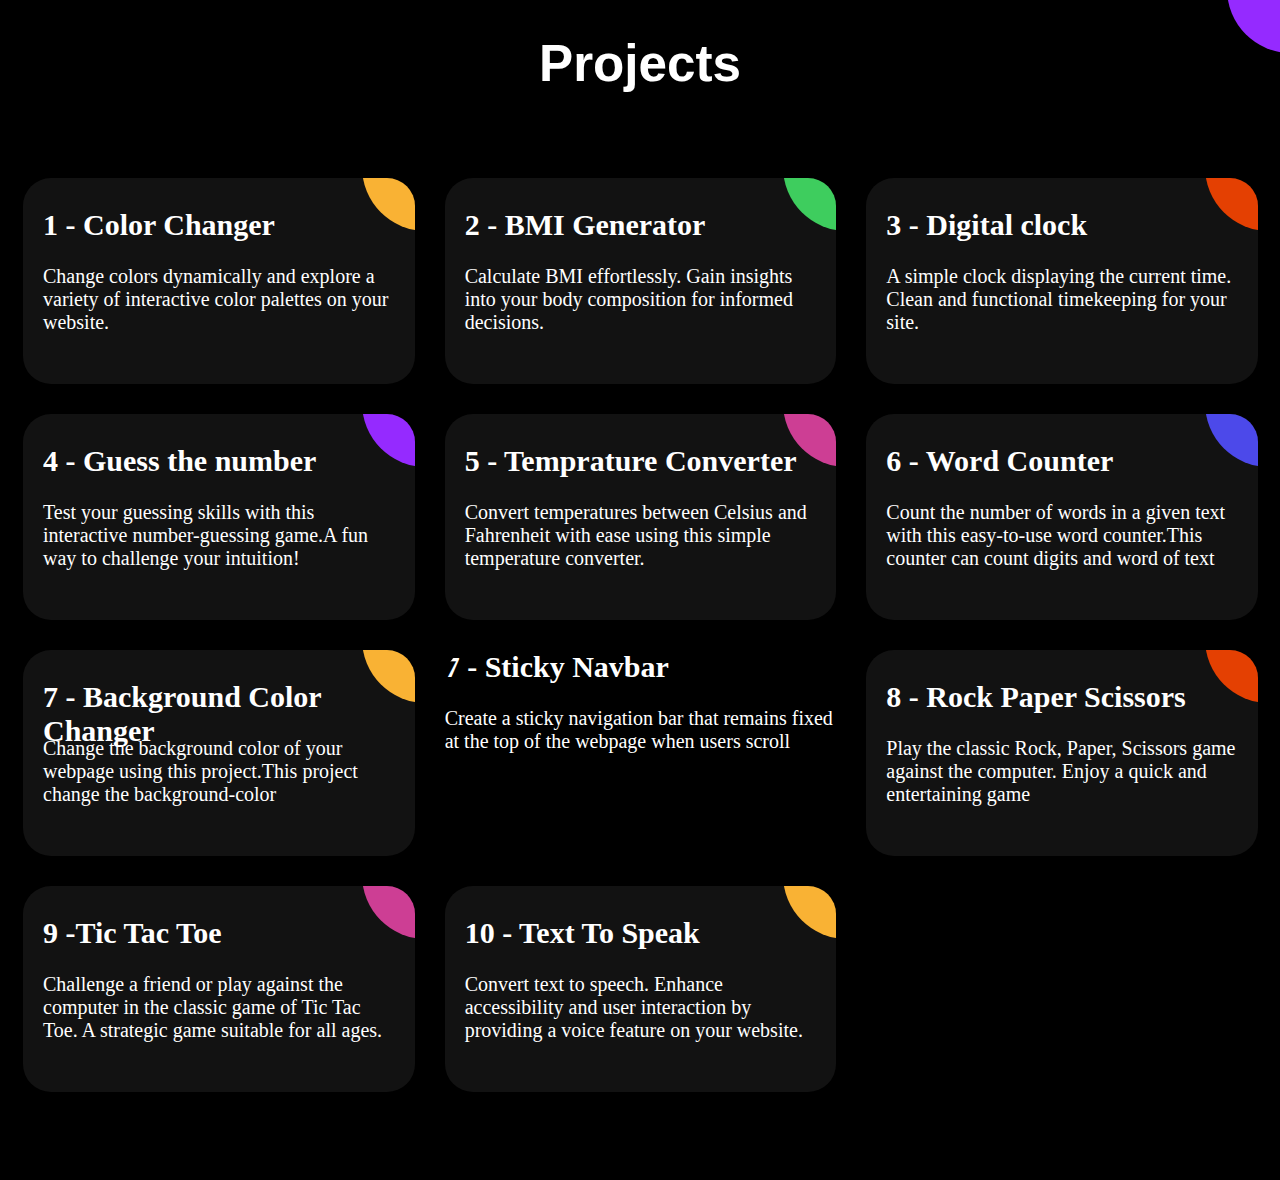
==== index.html @ 1ca08ceb "added rest of description in readme file and location of file in index.html file" ====
<!DOCTYPE html>
<html lang="en">

<head>
  <title>Projects</title>
  <meta charset="UTF-8" />
  <meta name="viewport" content="width=device-width" />
  <link rel="stylesheet" href="style1.css" />
  <link rel="icon" href="/imagesformain/straw-hat.png" />
</head>

<body>
  <h1 class="autoJs">Projects</h1>
  <div class="ag-format-container">
    <div class="ag-courses_box">
      <div class="ag-courses_item">
        <a href="./1 - Color Changer/index.html" class="ag-courses-item_link">
          <div class="ag-courses-item_bg"></div>
          <div class="ag-courses-item_title">
            1 - Color Changer
          </div>
          <div class="ag-courses-item_info">
            <p>Change colors dynamically and explore a variety of interactive color palettes on your website.</p>
          </div>
        </a>
      </div>

      <div class="ag-courses_item">
        <a href="./2 - BMI Calculator/index.html" class="ag-courses-item_link">
          <div class="ag-courses-item_bg"></div>

          <div class="ag-courses-item_title">2 - BMI Generator</div>
          <div class="ag-courses-item_info">
            <p>Calculate BMI effortlessly. Gain insights into your body composition for informed decisions.</p>
          </div>
        </a>
      </div>

      <div class="ag-courses_item">
        <a href="./3 - Digital Clock/index.html" class="ag-courses-item_link">
          <div class="ag-courses-item_bg"></div>

          <div class="ag-courses-item_title">3 - Digital clock</div>
          <div class="ag-courses-item_info">
            <p>A simple clock displaying the current time. Clean and functional timekeeping for your site.</p>
          </div>
        </a>
      </div>

      <div class="ag-courses_item">
        <a href="./4 - Guess The Number/index.html" class="ag-courses-item_link">
          <div class="ag-courses-item_bg"></div>

          <div class="ag-courses-item_title">4 - Guess the number</div>
          <div class="ag-courses-item_info">
            <p>Test your guessing skills with this interactive number-guessing game.A fun way to challenge your
              intuition!
            </p>
          </div>
        </a>
      </div>

      <div class="ag-courses_item">
        <a href="./5 - Temprature Converter/index.html" class="ag-courses-item_link">
          <div class="ag-courses-item_bg"></div>
          <div class="ag-courses-item_title">5 - Temprature Converter</div>
          <div class="ag-courses-item_info">
            <p>Convert temperatures between Celsius and Fahrenheit with ease using this simple temperature converter.
            </p>
          </div>
        </a>
      </div>

      <div class="ag-courses_item">
        <a href="./6 - Word Counter/index.html" class="ag-courses-item_link">
          <div class="ag-courses-item_bg"></div>
          <div class="ag-courses-item_title">6 - Word Counter</div>
          <div class="ag-courses-item_info">
            <p>Count the number of words in a given text with this easy-to-use word counter.This counter can count
              digits
              and word of text</p>
          </div>
        </a>
      </div>

      <div class="ag-courses_item">
        <a href="./7 - Background Changer/index.html" class="ag-courses-item_link">
          <div class="ag-courses-item_bg"></div>
          <div class="ag-courses-item_title">
            7 - Background Color Changer
          </div>
          <div class="ag-courses-item_info">
            <p>Change the background color of your webpage using this project.This project change the background-color
            </p>
          </div>
        </a>
      </div>

      <div class="ag-courses_item">
        <a href="./8 - Sticky Navbar/index.html" ag-courses-item_link">
          <div class="ag-courses-item_bg"></div>

          <div class="ag-courses-item_title">7 - Sticky Navbar</div>
          <div class="ag-courses-item_info">
            <p>Create a sticky navigation bar that remains fixed at the top of the webpage when users scroll</p>
          </div>
        </a>
      </div>
      <div class="ag-courses_item">
        <a href="./9 - Rock Paper Scissors/index.html" class="ag-courses-item_link">
          <div class="ag-courses-item_bg"></div>

          <div class="ag-courses-item_title">8 - Rock Paper Scissors</div>
          <div class="ag-courses-item_info">
            <p>Play the classic Rock, Paper, Scissors game against the computer. Enjoy a quick and entertaining game</p>
          </div>
        </a>
      </div>
      <div class="ag-courses_item">
        <a href="./10 - Tic Tac Toe/index.html" class="ag-courses-item_link">
          <div class="ag-courses-item_bg"></div>

          <div class="ag-courses-item_title">9 -Tic Tac Toe</div>
          <div class="ag-courses-item_info">
            <p>Challenge a friend or play against the computer in the classic game of Tic Tac Toe. A strategic game
              suitable for all ages.</p>
          </div>
        </a>
      </div>
      <div class="ag-courses_item">
        <a href="./11 - Text To Speak/index.html" class="ag-courses-item_link">
          <div class="ag-courses-item_bg"></div>

          <div class="ag-courses-item_title">10 - Text To Speak</div>
          <div class="ag-courses-item_info">
            <p>Convert text to speech. Enhance accessibility and user
              interaction by providing a voice feature on your website.</p>
          </div>
        </a>
      </div>
    </div>
  </div>
  <script src="script.js"></script>
</body>

</html>
---- style1.css ----
* {
  text-decoration: none;
}

h1 {
  text-align: center;
  color: white;
  font-size: 4vw;
  font-family: 'Franklin Gothic Medium', 'Arial Narrow', Arial, sans-serif;
  font-weight: bold;
}

.ag-format-container {
  width: 1265px;
  margin: 0 auto;
}

p {
  color: #FFF;
  font-size: 20px;
}

body {
  background-color: #000;
}

.ag-courses_box {
  display: -webkit-box;
  display: -ms-flexbox;
  display: flex;
  -webkit-box-align: start;
  -ms-flex-align: start;
  align-items: flex-start;
  -ms-flex-wrap: wrap;
  flex-wrap: wrap;

  padding: 50px 0;
}

.ag-courses_item {
  -ms-flex-preferred-size: calc(33.33333% - 30px);
  flex-basis: calc(33.33333% - 30px);

  margin: 0 15px 30px;

  overflow: hidden;

  border-radius: 28px;
}

.ag-courses-item_link {
  display: block;
  padding: 30px 20px;
  background-color: #121212;

  overflow: hidden;

  position: relative;
}

.ag-courses-item_info {
  z-index: 3;
  /* Add a higher z-index value */
}

.ag-courses-item_link:hover .ag-courses-item_info {
  z-index: 4;
  /* Add a higher z-index value for the hover state */
}

.ag-courses-item_link:hover,
.ag-courses-item_link:hover .ag-courses-item_date {
  text-decoration: none;
  color: #FFF;
}

.ag-courses-item_link:hover .ag-courses-item_bg {
  -webkit-transform: scale(10);
  -ms-transform: scale(10);
  transform: scale(10);
}

.ag-courses-item_title {
  min-height: 87px;
  margin: 0 0 -50px;
  overflow: hidden;

  font-weight: bold;
  font-size: 30px;
  color: #FFF;

  z-index: 2;
  position: relative;
}

.ag-courses-item_date-box {
  font-size: 18px;
  color: #FFF;

  z-index: 2;
  position: relative;
}

.ag-courses-item_date {
  font-weight: bold;
  color: #f9b234;

  -webkit-transition: color .5s ease;
  -o-transition: color .5s ease;
  transition: color .5s ease
}

.ag-courses-item_bg {
  height: 128px;
  width: 128px;
  background-color: #f9b234;

  z-index: 1;
  position: absolute;
  top: -75px;
  right: -75px;

  border-radius: 50%;

  -webkit-transition: all .5s ease;
  -o-transition: all .5s ease;
  transition: all .5s ease;
}

.ag-courses_item:nth-child(2n) .ag-courses-item_bg {
  background-color: #3ecd5e;
}

.ag-courses_item:nth-child(3n) .ag-courses-item_bg {
  background-color: #e44002;
}

.ag-courses_item:nth-child(4n) .ag-courses-item_bg {
  background-color: #952aff;
}

.ag-courses_item:nth-child(5n) .ag-courses-item_bg {
  background-color: #cd3e94;
}

.ag-courses_item:nth-child(6n) .ag-courses-item_bg {
  background-color: #4c49ea;
}



@media only screen and (max-width: 979px) {
  .ag-courses_item {
    -ms-flex-preferred-size: calc(50% - 30px);
    flex-basis: calc(50% - 30px);
  }

  h1 {
    font-size: 8vw;
  }

  .ag-courses-item_title {
    font-size: 24px;
  }
}

.ag-courses-item_link {
  display: block;
  padding: 30px 20px;
  background-color: #121212;

  /* Remove overflow: hidden; */
  /* overflow: hidden; */

  position: relative;
}

.ag-courses-item_info {
  z-index: 3;
  position: relative;
  /* Add position: relative; to ensure z-index works */
}

.ag-courses-item_link:hover .ag-courses-item_info {
  z-index: 4;
}

.ag-courses-item_link.active,
.ag-courses-item_link.active .ag-courses-item_info {
  z-index: 4;
}


/* Add overflow: hidden; to a different container if needed */
/* .some-container {
  overflow: hidden;
} */



@media only screen and (max-width: 767px) {
  .ag-format-container {
    width: 96%;
  }

}

@media only screen and (max-width: 639px) {
  .ag-courses_item {
    -ms-flex-preferred-size: 100%;
    flex-basis: 100%;
  }

  .ag-courses-item_title {
    min-height: 72px;
    line-height: 1;

    font-size: 24px;
  }

  .ag-courses-item_link {
    padding: 22px 40px;
  }

  .ag-courses-item_date-box {
    font-size: 16px;
  }
}
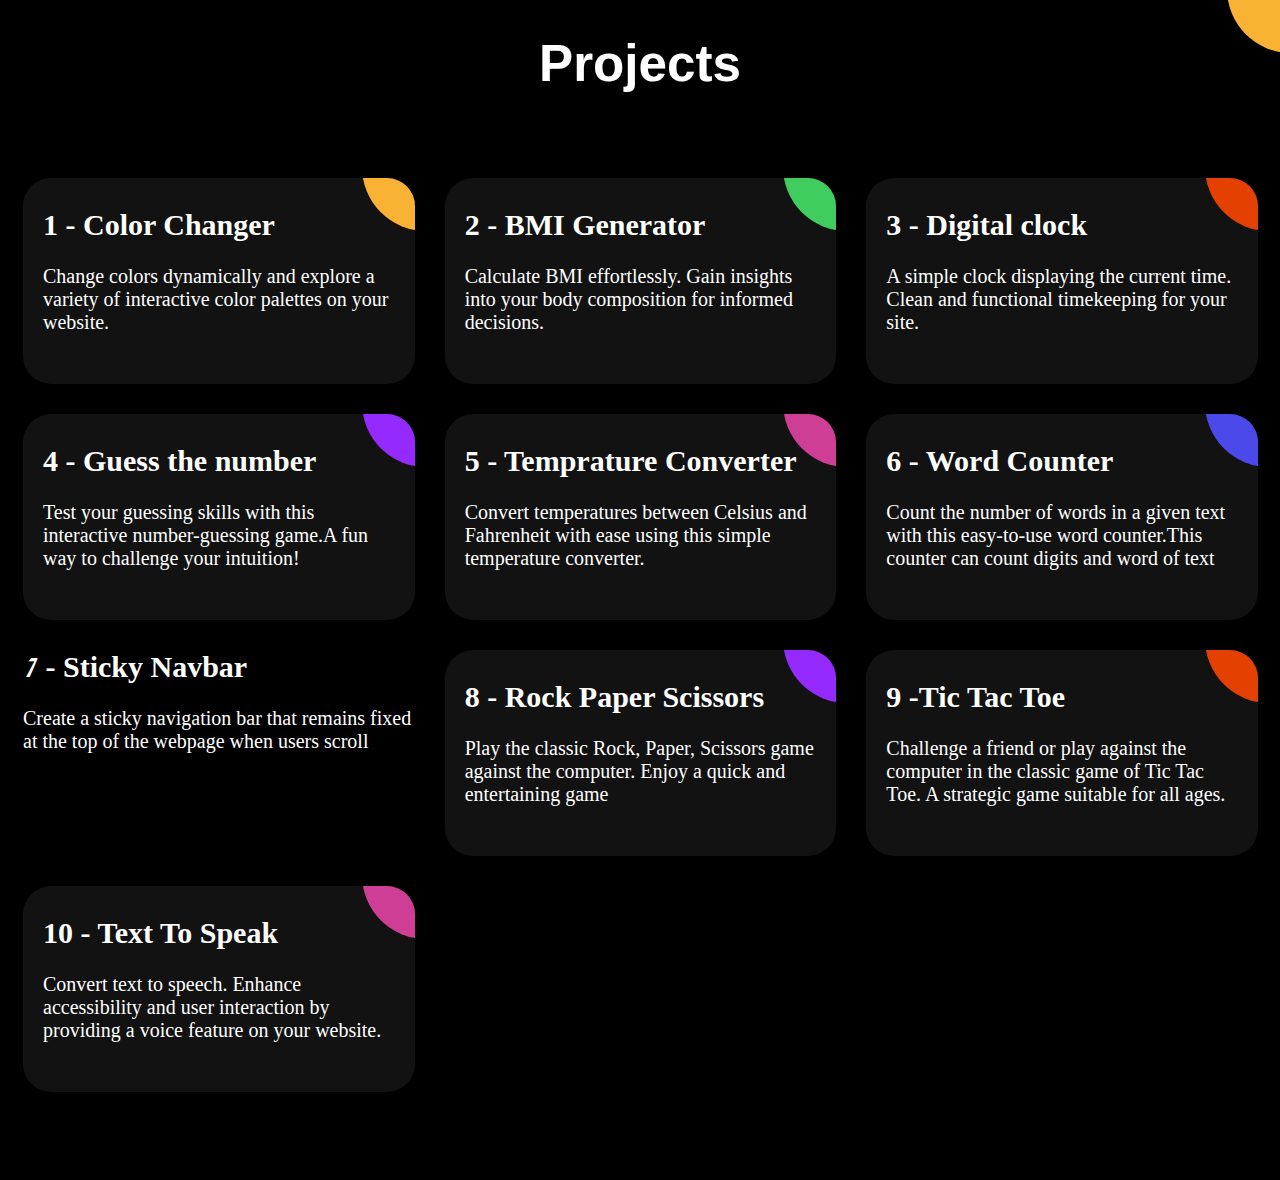
==== commit 1fab948a: "hide the code of 7th project" ====
--- a/index.html
+++ b/index.html
@@ -83,7 +83,7 @@
         </a>
       </div>
 
-      <div class="ag-courses_item">
+      <!-- <div class="ag-courses_item">
         <a href="./7 - Background Changer/index.html" class="ag-courses-item_link">
           <div class="ag-courses-item_bg"></div>
           <div class="ag-courses-item_title">
@@ -94,7 +94,7 @@
             </p>
           </div>
         </a>
-      </div>
+      </div> -->
 
       <div class="ag-courses_item">
         <a href="./8 - Sticky Navbar/index.html" ag-courses-item_link">
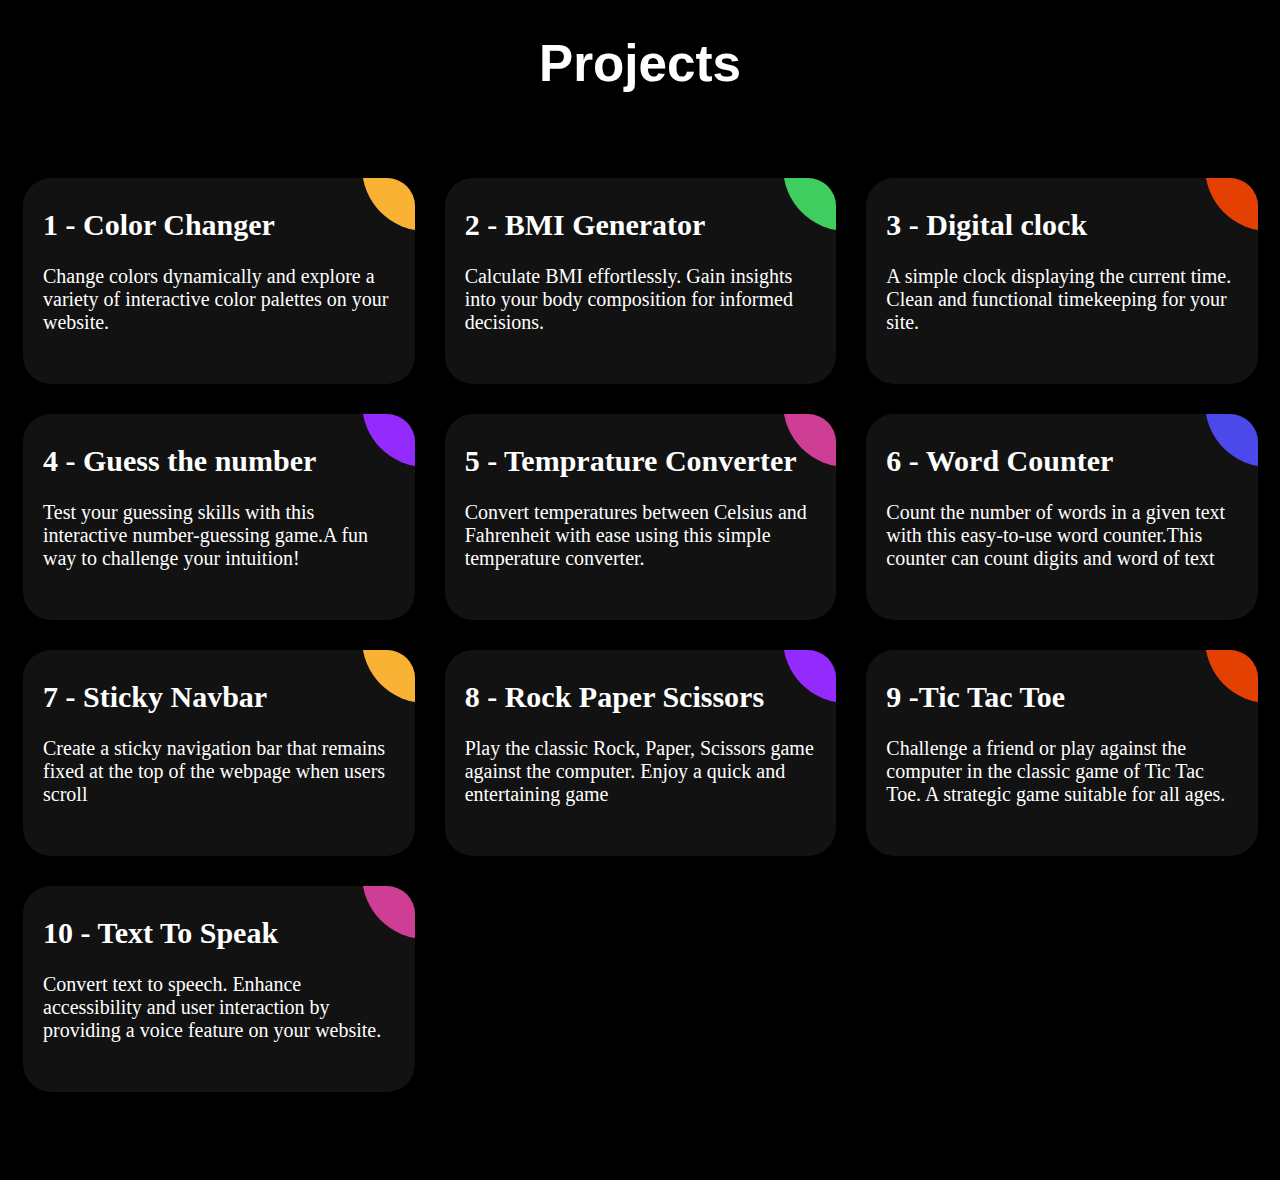
==== commit 8095a409: "fixed the class issue of 7th project" ====
--- a/index.html
+++ b/index.html
@@ -82,22 +82,22 @@
           </div>
         </a>
       </div>
-
-      <!-- <div class="ag-courses_item">
+      <!-- 
+      <div class="ag-courses_item">
         <a href="./7 - Background Changer/index.html" class="ag-courses-item_link">
           <div class="ag-courses-item_bg"></div>
           <div class="ag-courses-item_title">
-            7 - Background Color Changer
+            7 - Background Changer
           </div>
           <div class="ag-courses-item_info">
-            <p>Change the background color of your webpage using this project.This project change the background-color
+            <p>Change the background color of your webpage using this project
             </p>
           </div>
         </a>
       </div> -->
 
       <div class="ag-courses_item">
-        <a href="./8 - Sticky Navbar/index.html" ag-courses-item_link">
+        <a href="./8 - Sticky Navbar/index.html" class="ag-courses-item_link">
           <div class="ag-courses-item_bg"></div>
 
           <div class="ag-courses-item_title">7 - Sticky Navbar</div>
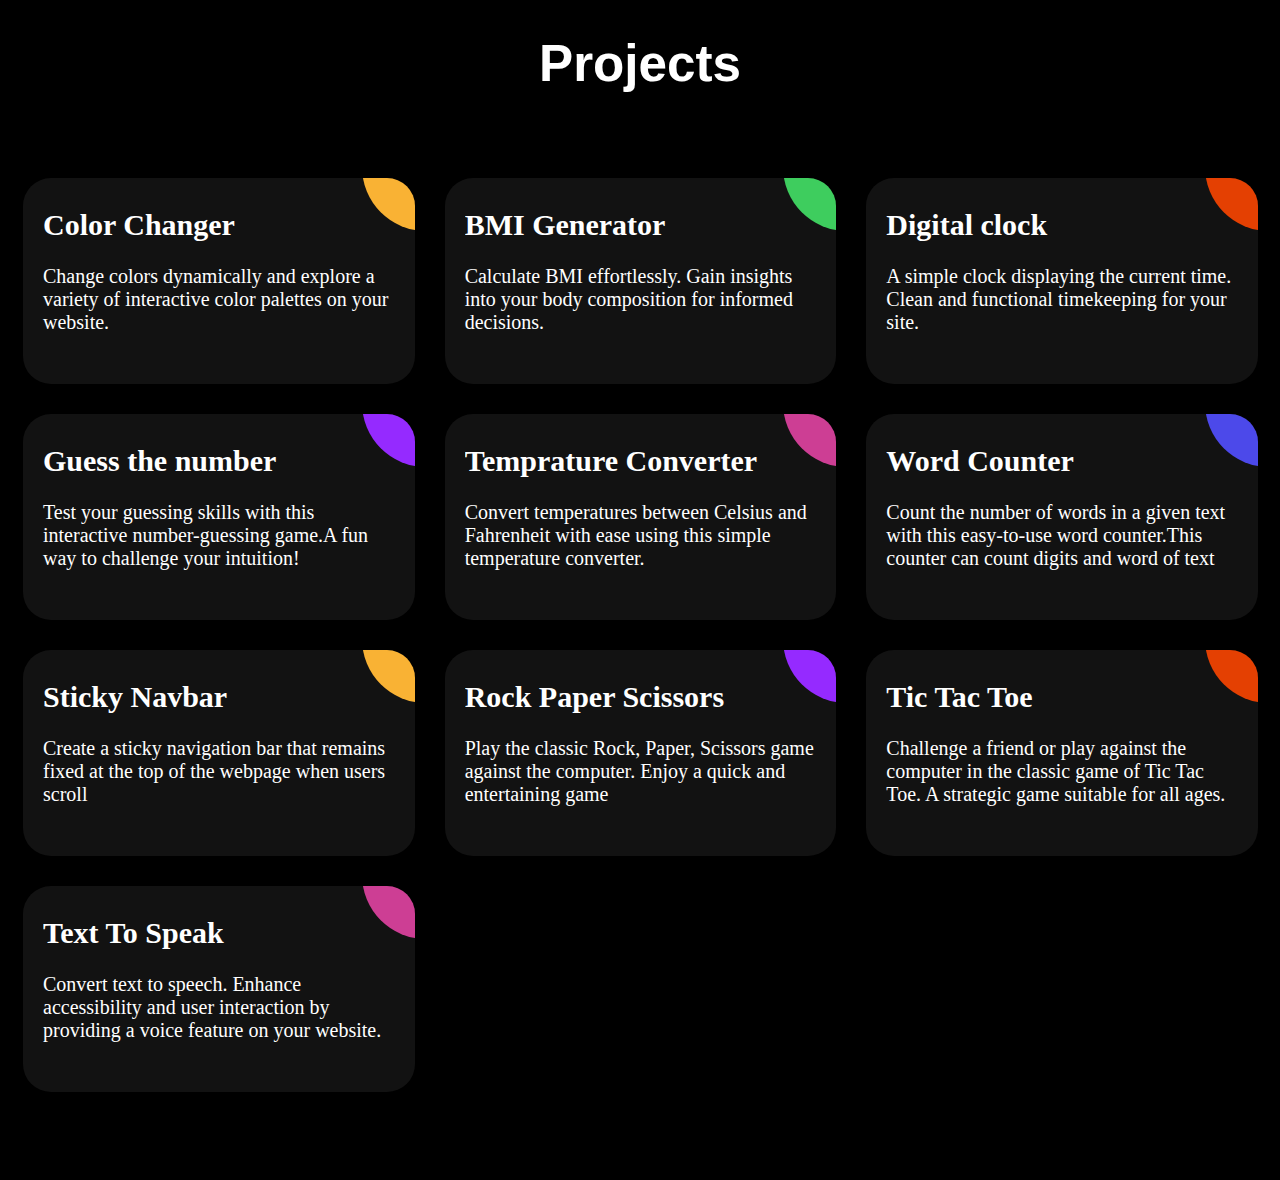
==== commit 0f53777d: "change some tital of the projects" ====
--- a/index.html
+++ b/index.html
@@ -16,8 +16,7 @@
       <div class="ag-courses_item">
         <a href="./1 - Color Changer/index.html" class="ag-courses-item_link">
           <div class="ag-courses-item_bg"></div>
-          <div class="ag-courses-item_title">
-            1 - Color Changer
+          <div class="ag-courses-item_title">Color Changer
           </div>
           <div class="ag-courses-item_info">
             <p>Change colors dynamically and explore a variety of interactive color palettes on your website.</p>
@@ -29,7 +28,7 @@
         <a href="./2 - BMI Calculator/index.html" class="ag-courses-item_link">
           <div class="ag-courses-item_bg"></div>
 
-          <div class="ag-courses-item_title">2 - BMI Generator</div>
+          <div class="ag-courses-item_title">BMI Generator</div>
           <div class="ag-courses-item_info">
             <p>Calculate BMI effortlessly. Gain insights into your body composition for informed decisions.</p>
           </div>
@@ -40,7 +39,7 @@
         <a href="./3 - Digital Clock/index.html" class="ag-courses-item_link">
           <div class="ag-courses-item_bg"></div>
 
-          <div class="ag-courses-item_title">3 - Digital clock</div>
+          <div class="ag-courses-item_title">Digital clock</div>
           <div class="ag-courses-item_info">
             <p>A simple clock displaying the current time. Clean and functional timekeeping for your site.</p>
           </div>
@@ -51,7 +50,7 @@
         <a href="./4 - Guess The Number/index.html" class="ag-courses-item_link">
           <div class="ag-courses-item_bg"></div>
 
-          <div class="ag-courses-item_title">4 - Guess the number</div>
+          <div class="ag-courses-item_title">Guess the number</div>
           <div class="ag-courses-item_info">
             <p>Test your guessing skills with this interactive number-guessing game.A fun way to challenge your
               intuition!
@@ -63,7 +62,7 @@
       <div class="ag-courses_item">
         <a href="./5 - Temprature Converter/index.html" class="ag-courses-item_link">
           <div class="ag-courses-item_bg"></div>
-          <div class="ag-courses-item_title">5 - Temprature Converter</div>
+          <div class="ag-courses-item_title">Temprature Converter</div>
           <div class="ag-courses-item_info">
             <p>Convert temperatures between Celsius and Fahrenheit with ease using this simple temperature converter.
             </p>
@@ -74,7 +73,7 @@
       <div class="ag-courses_item">
         <a href="./6 - Word Counter/index.html" class="ag-courses-item_link">
           <div class="ag-courses-item_bg"></div>
-          <div class="ag-courses-item_title">6 - Word Counter</div>
+          <div class="ag-courses-item_title">Word Counter</div>
           <div class="ag-courses-item_info">
             <p>Count the number of words in a given text with this easy-to-use word counter.This counter can count
               digits
@@ -86,8 +85,7 @@
       <div class="ag-courses_item">
         <a href="./7 - Background Changer/index.html" class="ag-courses-item_link">
           <div class="ag-courses-item_bg"></div>
-          <div class="ag-courses-item_title">
-            7 - Background Changer
+          <div class="ag-courses-item_title">Background Changer
           </div>
           <div class="ag-courses-item_info">
             <p>Change the background color of your webpage using this project
@@ -100,7 +98,7 @@
         <a href="./8 - Sticky Navbar/index.html" class="ag-courses-item_link">
           <div class="ag-courses-item_bg"></div>
 
-          <div class="ag-courses-item_title">7 - Sticky Navbar</div>
+          <div class="ag-courses-item_title">Sticky Navbar</div>
           <div class="ag-courses-item_info">
             <p>Create a sticky navigation bar that remains fixed at the top of the webpage when users scroll</p>
           </div>
@@ -110,7 +108,7 @@
         <a href="./9 - Rock Paper Scissors/index.html" class="ag-courses-item_link">
           <div class="ag-courses-item_bg"></div>
 
-          <div class="ag-courses-item_title">8 - Rock Paper Scissors</div>
+          <div class="ag-courses-item_title">Rock Paper Scissors</div>
           <div class="ag-courses-item_info">
             <p>Play the classic Rock, Paper, Scissors game against the computer. Enjoy a quick and entertaining game</p>
           </div>
@@ -120,7 +118,7 @@
         <a href="./10 - Tic Tac Toe/index.html" class="ag-courses-item_link">
           <div class="ag-courses-item_bg"></div>
 
-          <div class="ag-courses-item_title">9 -Tic Tac Toe</div>
+          <div class="ag-courses-item_title">Tic Tac Toe</div>
           <div class="ag-courses-item_info">
             <p>Challenge a friend or play against the computer in the classic game of Tic Tac Toe. A strategic game
               suitable for all ages.</p>
@@ -131,7 +129,7 @@
         <a href="./11 - Text To Speak/index.html" class="ag-courses-item_link">
           <div class="ag-courses-item_bg"></div>
 
-          <div class="ag-courses-item_title">10 - Text To Speak</div>
+          <div class="ag-courses-item_title">Text To Speak</div>
           <div class="ag-courses-item_info">
             <p>Convert text to speech. Enhance accessibility and user
               interaction by providing a voice feature on your website.</p>
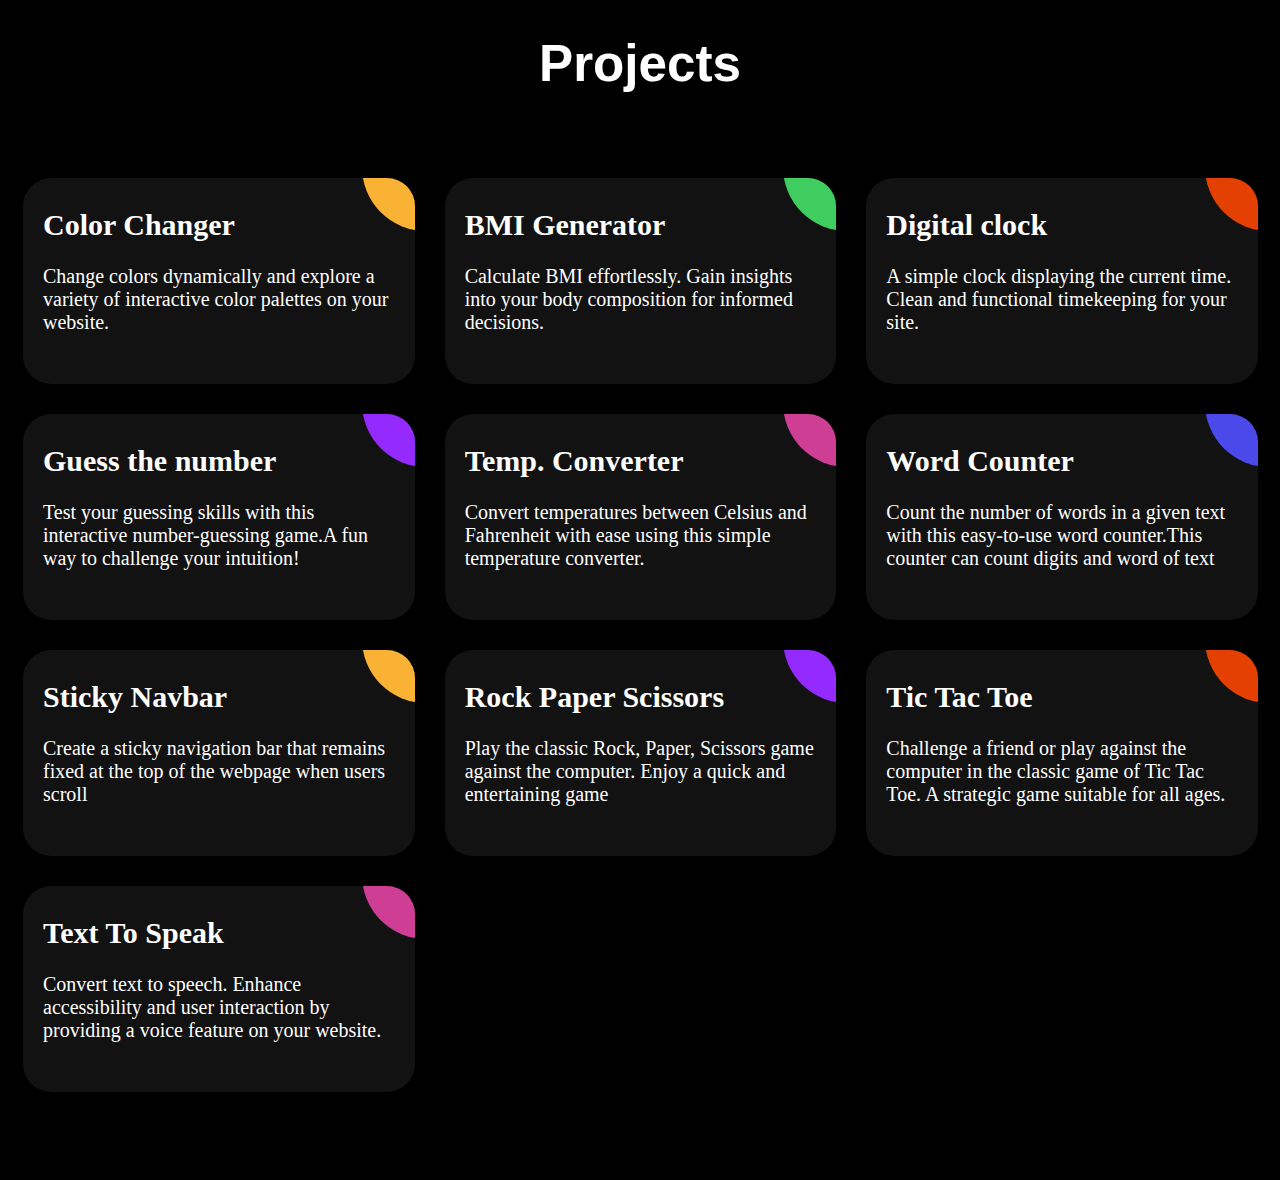
==== commit ff1eec40: "change title" ====
--- a/index.html
+++ b/index.html
@@ -62,7 +62,7 @@
       <div class="ag-courses_item">
         <a href="./5 - Temprature Converter/index.html" class="ag-courses-item_link">
           <div class="ag-courses-item_bg"></div>
-          <div class="ag-courses-item_title">Temprature Converter</div>
+          <div class="ag-courses-item_title">Temp. Converter</div>
           <div class="ag-courses-item_info">
             <p>Convert temperatures between Celsius and Fahrenheit with ease using this simple temperature converter.
             </p>
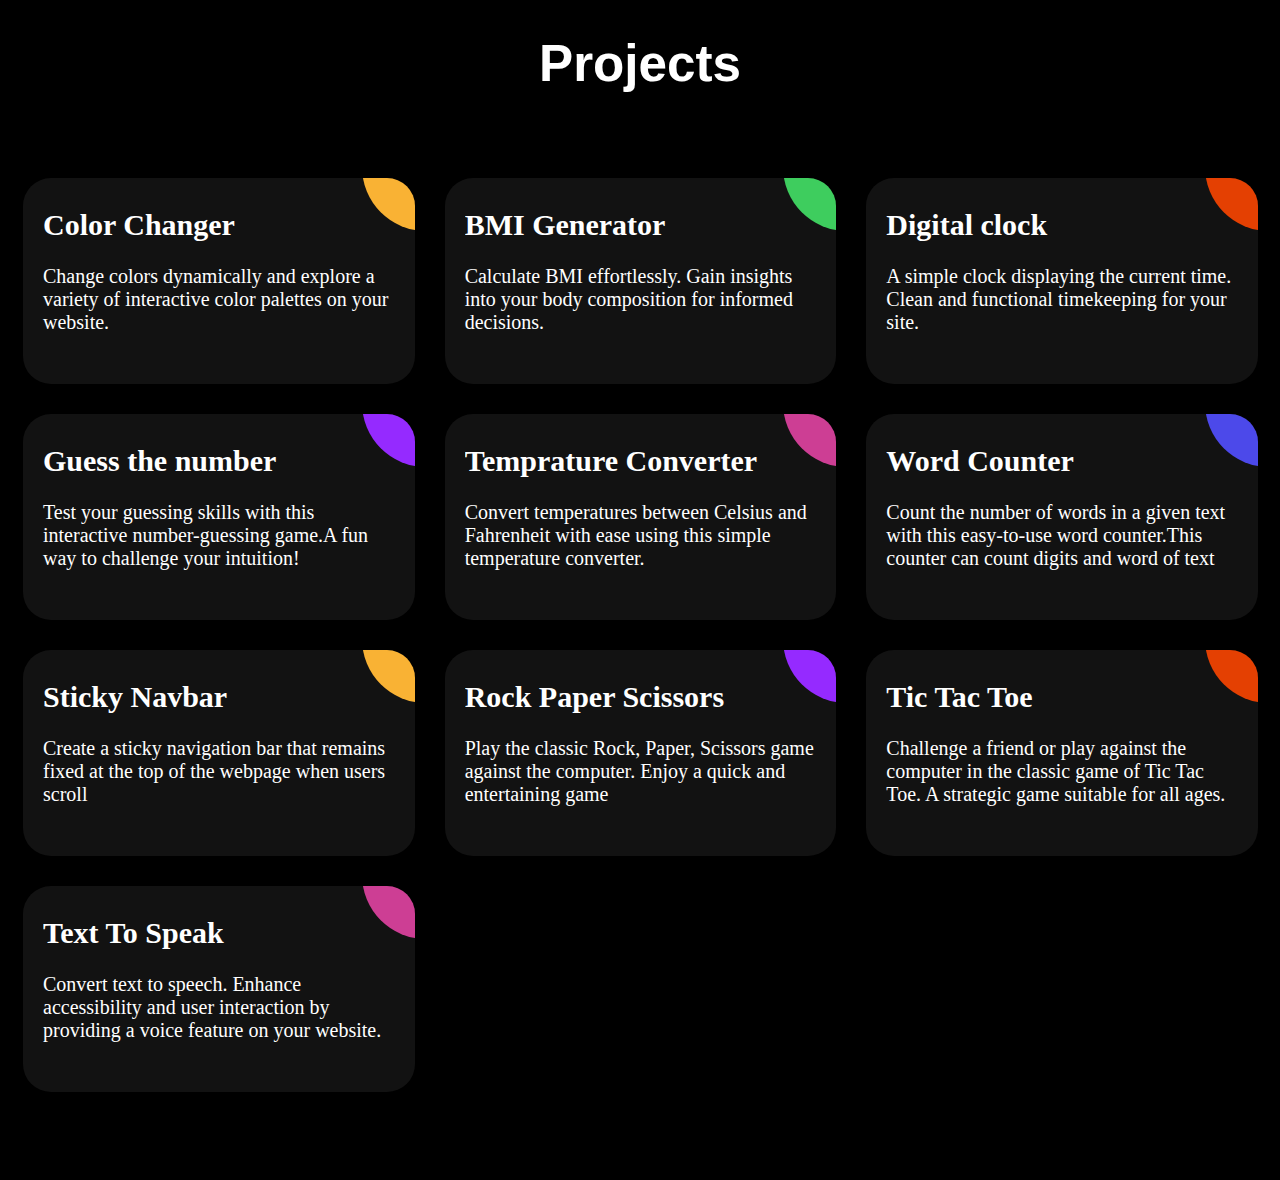
==== commit 54f7f9af: "Update index.html" ====
--- a/index.html
+++ b/index.html
@@ -62,7 +62,7 @@
       <div class="ag-courses_item">
         <a href="./5 - Temprature Converter/index.html" class="ag-courses-item_link">
           <div class="ag-courses-item_bg"></div>
-          <div class="ag-courses-item_title">Temp. Converter</div>
+          <div class="ag-courses-item_title">Temprature Converter</div>
           <div class="ag-courses-item_info">
             <p>Convert temperatures between Celsius and Fahrenheit with ease using this simple temperature converter.
             </p>
@@ -141,4 +141,4 @@
   <script src="script.js"></script>
 </body>
 
-</html>+</html>
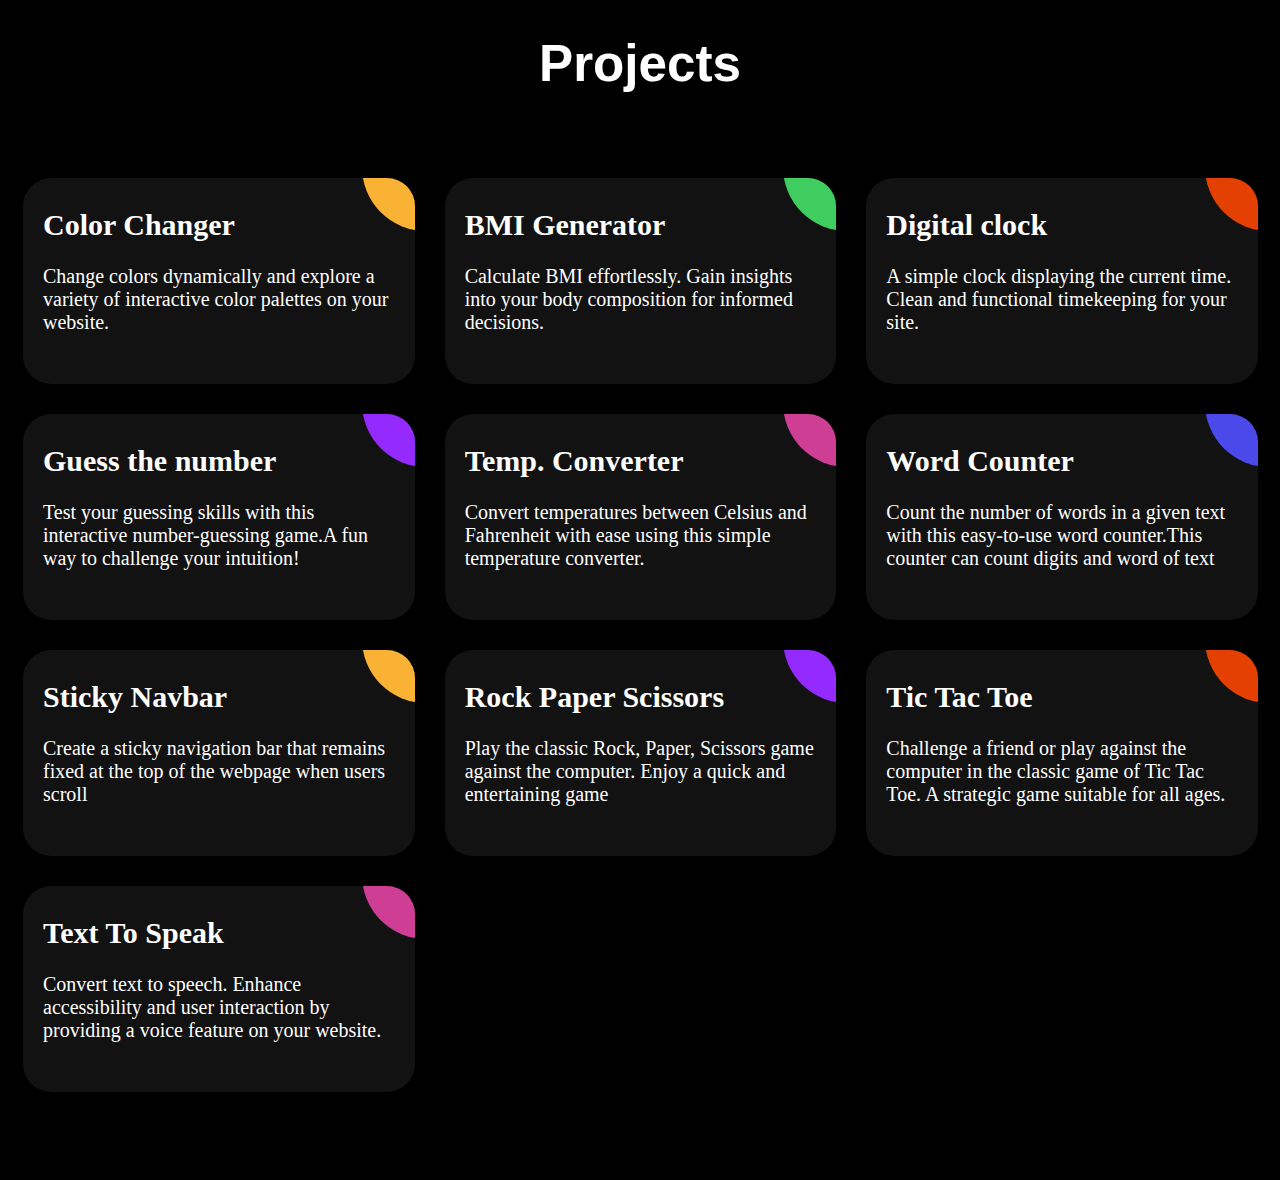
==== commit 47de1d10: "Update index.html" ====
--- a/index.html
+++ b/index.html
@@ -62,7 +62,7 @@
       <div class="ag-courses_item">
         <a href="./5 - Temprature Converter/index.html" class="ag-courses-item_link">
           <div class="ag-courses-item_bg"></div>
-          <div class="ag-courses-item_title">Temprature Converter</div>
+          <div class="ag-courses-item_title">Temp. Converter</div>
           <div class="ag-courses-item_info">
             <p>Convert temperatures between Celsius and Fahrenheit with ease using this simple temperature converter.
             </p>
